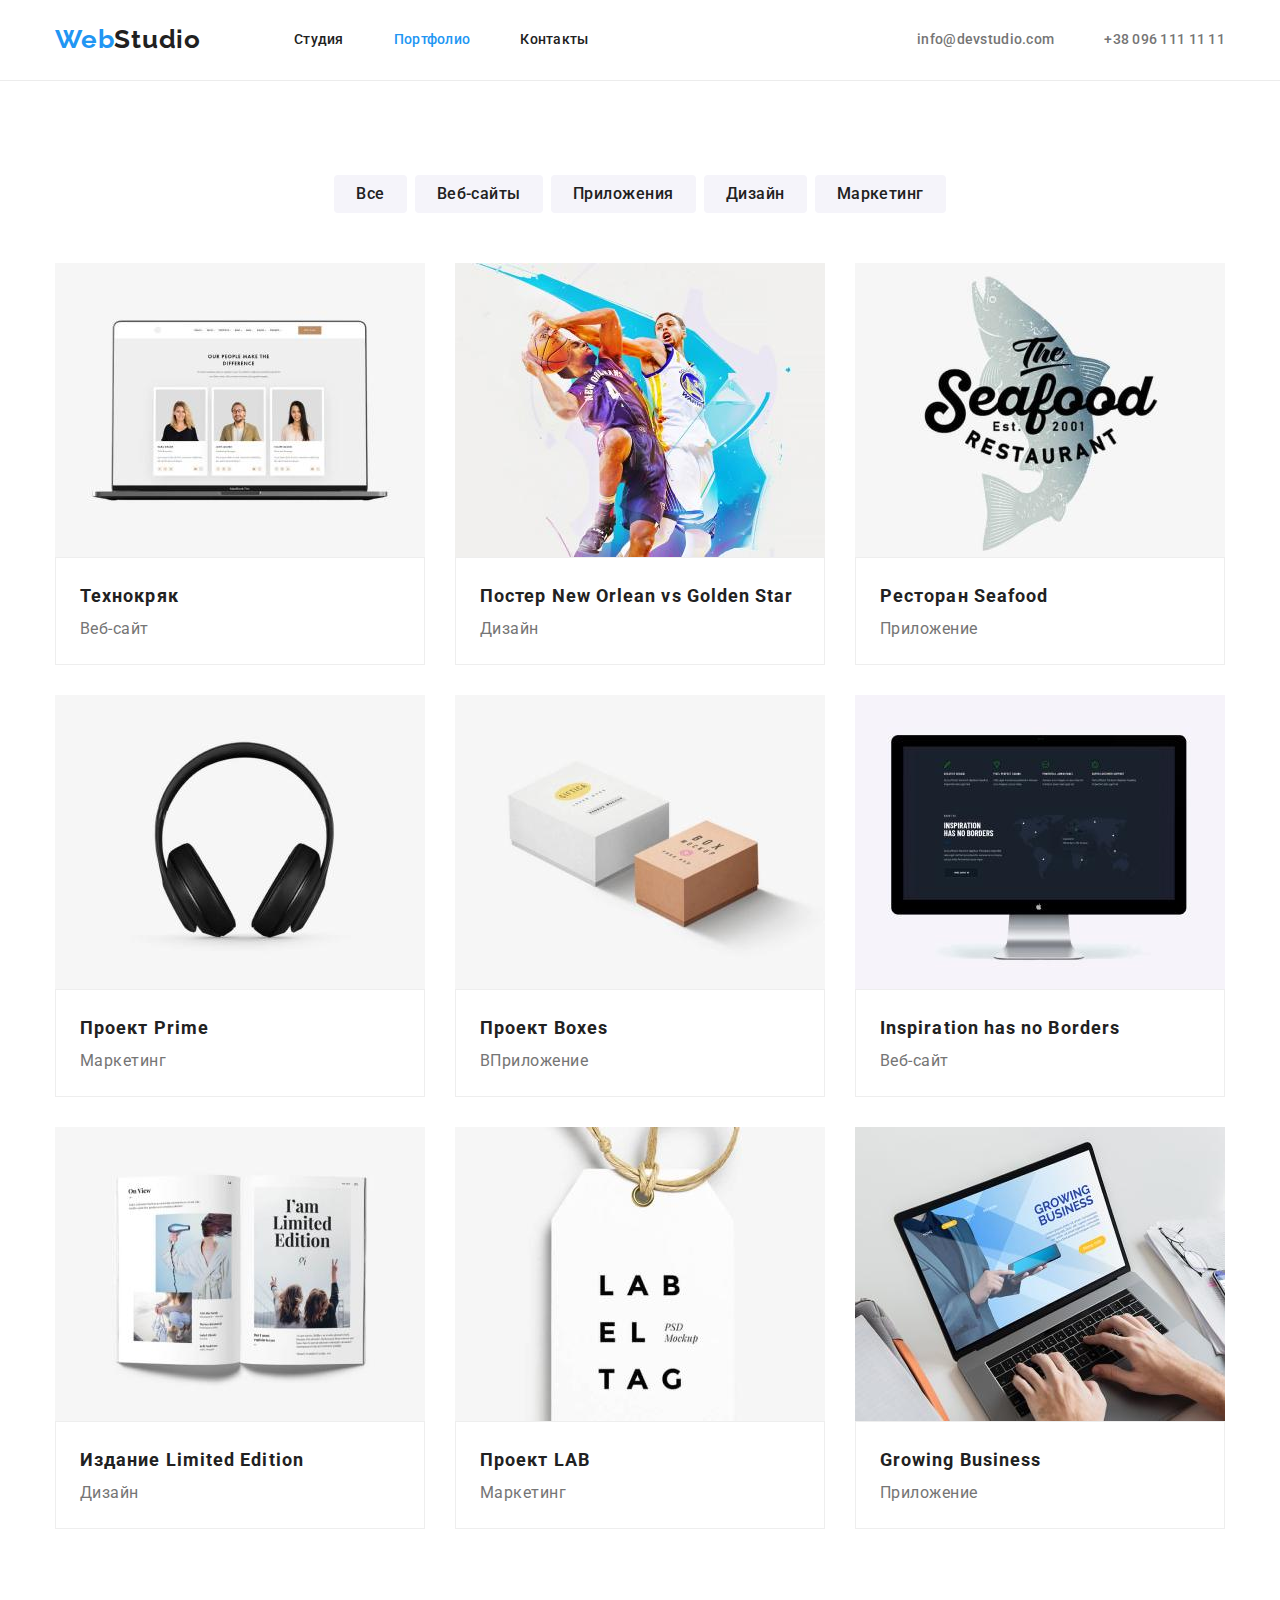
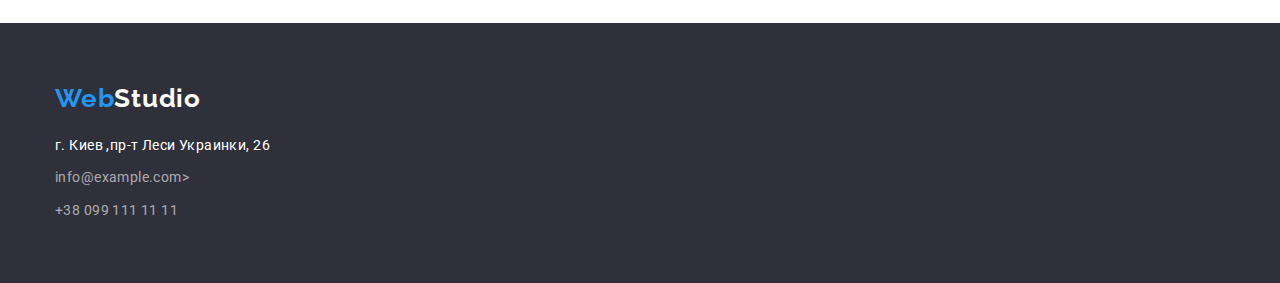
==== portfolio.html @ bea55b07 "новое дз" ====
<!DOCTYPE html>
<html lang="ru">
  <head>
    <meta charset="UTF-8" />
    <meta http-equiv="X-UA-Compatible" content="IE=edge" />
    <meta name="viewport" content="width=device-width, initial-scale=1.0" />
    <title>WebStudio</title>
    <link rel="preconnect" href="https://fonts.googleapis.com" />
    <link rel="preconnect" href="https://fonts.gstatic.com" crossorigin />
    <link
      href="https://fonts.googleapis.com/css2?family=Raleway:wght@700&family=Roboto:wght@400;500;700;900&display=swap"
      rel="stylesheet"
    />
    <link rel="stylesheet" href="https://cdnjs.cloudflare.com/ajax/libs/modern-normalize/1.1.0/modern-normalize.css" integrity="sha512-Y0MM+V6ymRKN2zStTqzQ227DWhhp4Mzdo6gnlRnuaNCbc+YN/ZH0sBCLTM4M0oSy9c9VKiCvd4Jk44aCLrNS5Q==" crossorigin="anonymous" referrerpolicy="no-referrer" />
    <link rel="stylesheet" href="./css/styles.css" />
  </head>
  <body>
    <!--[Хедер]-->
    <header class="main-header">
      <div class="container container-header">
        <!--Главная навигация-->
        <nav class="main-nav">
          <a href="./index.html" class="logo"
            >Web<span class="logo-web">Studio</span>
          </a>
          <ul class="nav-list list">
            <li class="nav-list-item">
              <a href="./index.html" class="nav-link">Студия</a>
            </li>
            <li class="nav-list-item">
              <a href="./portfolio.html" class="nav-link current">Портфолио</a>
            </li>
            <li class="nav-list-item"><a href="" class="nav-link">Контакты</a></li>
          </ul>
        </nav>
        <ul class="contacts heder list contacts-list" >
          <li class="contacts-item">
            <a href="mailto:info@devstudio.com" class="contacts-link"
              >info@devstudio.com</a
            >
          </li>
          <li class="contacts-item">
            <a href="tel:+380961111111" class="contacts-link"
              >+38 096 111 11 11</a
            >
          </li>
        </ul>
      </div>
    </header>
    <!--Основной контент страницы Портфолио-->
    <main>
      <section class="section portfolio section-portfolio">
        <div class="container">
        <h1 class="section-title visually-hidden">Страница Портфолио</h2>
        <ul class="nav-portfolio list">
          <li class="nav-portfolio-item"><button type="button" class="buttons">Все</button></li>
          <li class="nav-portfolio-item"><button type="button" class="buttons">Веб-сайты</button></li>
          <li class="nav-portfolio-item"><button type="button" class="buttons">Приложения</button></li>
          <li class="nav-portfolio-item"><button type="button" class="buttons">Дизайн</button></li>
          <li class="nav-portfolio-item"><button type="button" class="buttons">Маркетинг</button></li>
        </ul>
        <ul class="portfolio-list  list">
          <li class="portfolio-item">
            <img
            src="./images/img-tehno.jpg"
              alt="Веб-сайт технокряк"
              width="370"
              height="294"
            /><div class="descript-portfolio">
            <h2 class="title">Технокряк</h3>
            <p class="text">Веб-сайт</p></div>
          </li>
          <li class="portfolio-item">
            <img
              src="./images/img-poster.jpg"
              alt="Постер баскетбольного матча"
              width="370"
              height="294"
            /><div class="descript-portfolio">
            <h2 class="title">Постер New Orlean vs Golden Star</h3>
            <p class="text">Дизайн</p></div>
          </li>
          <li class="portfolio-item">
            <img
              src="./images/img-seafood.jpg"
              alt="Лого ресторана"
              width="370"
              height="294"
            /><div class="descript-portfolio">
            <h2 class="title">Ресторан Seafood</h3>
            <p class="text">Приложение</p></div>
          </li>
          <li class="portfolio-item">
            <img
              src="./images/img-prime.jpg"
              alt="Наушники"
              width="370"
              height="294"
            /><div class="descript-portfolio">
            <h2 class="title">Проект Prime</h3>
            <p class="text">Маркетинг</p></div>
          </li>
          <li class="portfolio-item">
            <img
              src="./images/img-boxes.jpg"
              alt="Коробки"
              width="370"
              height="294"
            /><div class="descript-portfolio">
            <h2 class="title">Проект Boxes</h3>
            <p class="text">ВПриложение</p></div>
          </li>
          <li class="portfolio-item">
            <img
              src="./images/img-inspire.jpg"
              alt="Веб-сайт Inspiration has no Borders"
              width="370"
              height="294"
            /><div class="descript-portfolio">
            <h2 class="title">Inspiration has no Borders</h3>
            <p class="text">Веб-сайт</p></div>
          </li>
          <li class="portfolio-item">
            <img
              src="./images/img-limited.jpg"
              alt="Лимитированое издание"
              width="370"
              height="294"
            /><div class="descript-portfolio">
            <h2 class="title">Издание Limited Edition</h3>
            <p class="text">Дизайн</p></div>
          </li>
          <li class="portfolio-item">
            <img
              src="./images/img-lab.jpg"
              alt="лого проекта LAB"
              width="370"
              height="294"
            /><div class="descript-portfolio">
            <h2 class="title">Проект LAB</h3>
            <p class="text">Маркетинг</p></div>
          </li>
          <li class="portfolio-item">
            <img
              src="./images/img-business.jpg"
              alt="Приложение Growing Business"
              width="370"
              height="294"
            /><div class="descript-portfolio">
            <h2 class="title">Growing Business</h3>
            <p class="text">Приложение</p></div>
          </li>
        </ul>
      </div>
      </section>
    </main>
    <!--Футер -->
    <footer class="footer">
      <div class="container">
        <a href="./index.html" class="logo logo-footer"
          >Web<span class="logo-web logo-web-footer">Studio</span>
        </a>
        <address>
          <ul class="contacts list">
            <li class="contact-item">
              <a href="" class="contacts-link"
                >г. Киев ,пр-т Леси Украинки, 26</a
              >
            </li>
            <li class="contact-item">
              <a href="mailto:info@example.com" class="contacts-link active">
                info@example.com></a
              >
            </li>
            <li class="contact-item">
              <a href="tel:+380991111111" class="contacts-link active"
                >+38 099 111 11 11</a
              >
            </li>
          </ul>
        </address>
      </div>
    </footer>
  </body>
</html>
---- css/styles.css ----
:root {
  --primary-text-color: #757575;
  --title-text-color: #212121;
  --accent-color: #2196f3;
  --primary-white-color: #ffffff;
  --buttons-bgc-color: #f5f4fa;
}
body {
  color: var(--primary-text-color);
  background-color: var(--primary-white-color);
  font-family: roboto, sans-serif;
}
p,
h1,
h2,
h3,
h4,
h5,
h6 {
  margin: 0;
  padding: 0;
}
ul {
  margin: 0;
  padding: 0;
}
img {
  display: block;
  max-width: 100%;
}
.container {
  width: 1200px;
  /* border: solid violet; */
  padding-left: 15px;
  padding-right: 15px;
  margin-left: auto;
  margin-right: auto;
}
.visually-hidden {
  position: absolute;
  width: 1px;
  height: 1px;
  margin: -1px;
  border: 0;
  padding: 0;

  white-space: nowrap;
  clip-path: inset(100%);
  clip: rect(0 0 0 0);
  overflow: hidden;
}
.list {
  list-style: none;
}
/* Стили заголовков секции */
.section .section-title {
  color: var(--title-text-color);
  font-family: Roboto, sans-serif;
  font-weight: 700;
  font-size: 36px;
  line-height: 1.16;
  text-align: center;
  letter-spacing: 0.03em;
  margin-bottom: 50px;
}
/* Стиль лого */
.logo {
  color: var(--accent-color);
  font-family: Raleway, sans-serif;
  font-weight: 700;
  font-size: 26px;
  line-height: 1.19;
  letter-spacing: 0.03em;
  text-decoration: none;
}
.logo-web {
  color: var(--title-text-color);
}
.logo-web-footer {
  color: var(--primary-white-color);
}
/* Стиль хедер */
.main-header {
  padding-top: 24px;
  padding-bottom: 25px;
}
.main-nav .nav-link {
  color: var(--title-text-color);
  font-family: Roboto, sans-serif;
  font-weight: 500;
  font-size: 14px;
  line-height: 1.14;
  letter-spacing: 0.02em;
  text-decoration: none;
}
.main-header {
  border-bottom: 1px solid #ececec;
}
.main-nav {
  display: flex;
  align-items: center;
}
.container-header {
  display: flex;
}
.nav-list {
  display: flex;
  margin-left: 93px;
}
.nav-list .nav-list-item:not(:last-child) {
  margin-right: 50px;
}
.nav-link:hover,
.nav-link:focus {
  color: var(--accent-color);
}
.main-nav .nav-link.current {
  color: var(--accent-color);
}
.contacts.heder {
  display: flex;
  align-items: center;
  margin-left: auto;
}
.contacts-item:not(:last-child) {
  margin-right: 50px;
}
.contacts .contacts-link {
  color: var(--primary-text-color);
  font-family: Roboto, sans-serif;
  font-weight: 500;
  font-size: 14px;
  line-height: 1.14;
  letter-spacing: 0.02em;
  text-decoration: none;
}
.contacts-link:hover,
.contacts-link:focus {
  color: var(--accent-color);
}
/* Стиль героя*/
.section-hero {
  background-color: #2f303a;
}
.section-hero {
  padding-top: 200px;
  padding-bottom: 200px;
}
.hero {
  text-align: center;
}
.hero-button {
  color: var(--primary-white-color);
  background-color: var(--accent-color);
  font-family: inherit;
  font-weight: 700;
  font-size: 16px;
  line-height: 1.87;
  letter-spacing: 0.06em;
  cursor: pointer;
  border: 1px;
  border-radius: 4px;
  padding: 10px 32px;
}
.hero-button:hover,
.hero-button:focus {
  background-color: var(--primary-white-color);
  color: var(--title-text-color);
}
.hero-title {
  color: var(--primary-white-color);
  font-family: Roboto, sans-serif;
  font-weight: 900;
  font-size: 44px;
  line-height: 1.36;
  text-align: center;
  letter-spacing: 0.06em;
  text-transform: uppercase;
  margin-bottom: 30px;
}
/* Стиль сtкуции Особености */
.section-features {
  padding-top: 94px;
  padding-bottom: 94px;
}
.features-list {
  display: flex;
}
.features-item {
  width: 270px;
}
/* /// */
.features-item:not(:last-child) {
  margin-right}
.features-title {
  color: var(--title-text-color);
  font-family: Roboto, sans-serif;
  font-weight: 700;
  font-size: 14px;
  line-height: 1.14;
  letter-spacing: 0.03em;
  text-transform: uppercase;
  padding-bottom: 10px;
}
.features-text {
  font-size: 14px;
  line-height: 1.71;
  letter-spacing: 0.03em;
}
/* Стиль секции Чем мы занимаемся */
.section-doing {
  padding-bottom: 94px;
}
.doing-list {
  display: flex;
}
.doing-item:not(:last-child) {
  margin-right: 30px;
}
/* Стиль секции Наша команда */
.section-team {
  background-color: #f5f4fa;
  padding-top: 94px;
  padding-bottom: 94px;
}
.team-list {
  display: flex;
  margin-left: -30px;
  margin-bottom: -30px;
}
.team-item {
  flex-basis: calc(100% / 4 - 30px);
  margin-left: 30px;
  margin-bottom: 30px;
  border-radius: 0px 0px 4px 4px;
  border: 1px;
  background-color: var(--primary-white-color);
  text-align: center;
  width: 270px;
}
.description {
  padding-top: 30px;
  padding-bottom: 30px;
}
.team .title {
  color: var(--title-text-color);
  font-family: Roboto, sans-serif;
  font-weight: 500;
  font-size: 16px;
  line-height: 1.18;
  letter-spacing: 0.03em;
  margin-bottom: 10px;
}
.team .text {
  font-size: 16px;
  line-height: 1.18;
  letter-spacing: 0.03em;
}
/* Стили кнопок портфолио */
.nav-portfolio {
  display: flex;
}
.nav-portfolio .buttons {
  color: var(--title-text-color);
  background-color: var(--buttons-bgc-color);
  font-family: inherit;
  font-weight: 500;
  font-size: 16px;
  line-height: 1.62;
  letter-spacing: 0.03em;
  cursor: pointer;
  border: 1px;
  border-radius: 4px;
  padding: 6px 22px;
}
.nav-portfolio {
  justify-content: center;
}
.nav-portfolio-item:not(:last-child) {
  margin-right: 8px;
}
.nav-portfolio {
  margin-bottom: 50px;
}
.nav-portfolio .buttons:hover,
.nav-portfolio .buttons:focus {
  color: var(--primary-white-color);
  background-color: var(--accent-color);
}
/* Стили Портфолио */
.portfolio-list {
  display: flex;
  flex-wrap: wrap;
  margin-left: -30px;
  margin-bottom: -30px;
}
.portfolio-item {
  flex-basis: calc(100% / 3 - 30px);
  margin-left: 30px;
  margin-bottom: 30px;
}
.descript-portfolio {
  border: 1px solid #eeeeee;
  padding-top: 20px;
  padding-bottom: 20px;
  padding-left: 24px;
}
.portfolio .title {
  color: var(--title-text-color);
  font-family: Roboto, sans-serif;
  font-weight: 700;
  font-size: 18px;
  line-height: 2;
  letter-spacing: 0.06em;
}
.portfolio .text {
  font-size: 16px;
  line-height: 1.87;
  letter-spacing: 0.03em;
}
.section.portfolio {
  padding-top: 94px;
  padding-bottom: 94px;
}
/* Стили футер */
.footer {
  background-color: #2f303a;
  padding-bottom: 60px;
  padding-top: 60px;
}
.contact-item:not(:last-child) {
  margin-bottom: 9px;
}
.logo-footer {
  display: inline-block;
  margin-bottom: 20px;
}
.footer .contacts-link {
  color: var(--primary-white-color);
  font-family: Roboto, sans-serif;
  font-weight: 400;
  font-style: normal;
  font-size: 14px;
  line-height: 1.71;
  letter-spacing: 0.03em;
}
.contacts-link.active {
  color: rgba(255, 255, 255, 0.6);
}

.footer .contacts-link:hover,
.footer .contacts-link:focus {
  color: var(--accent-color);
}
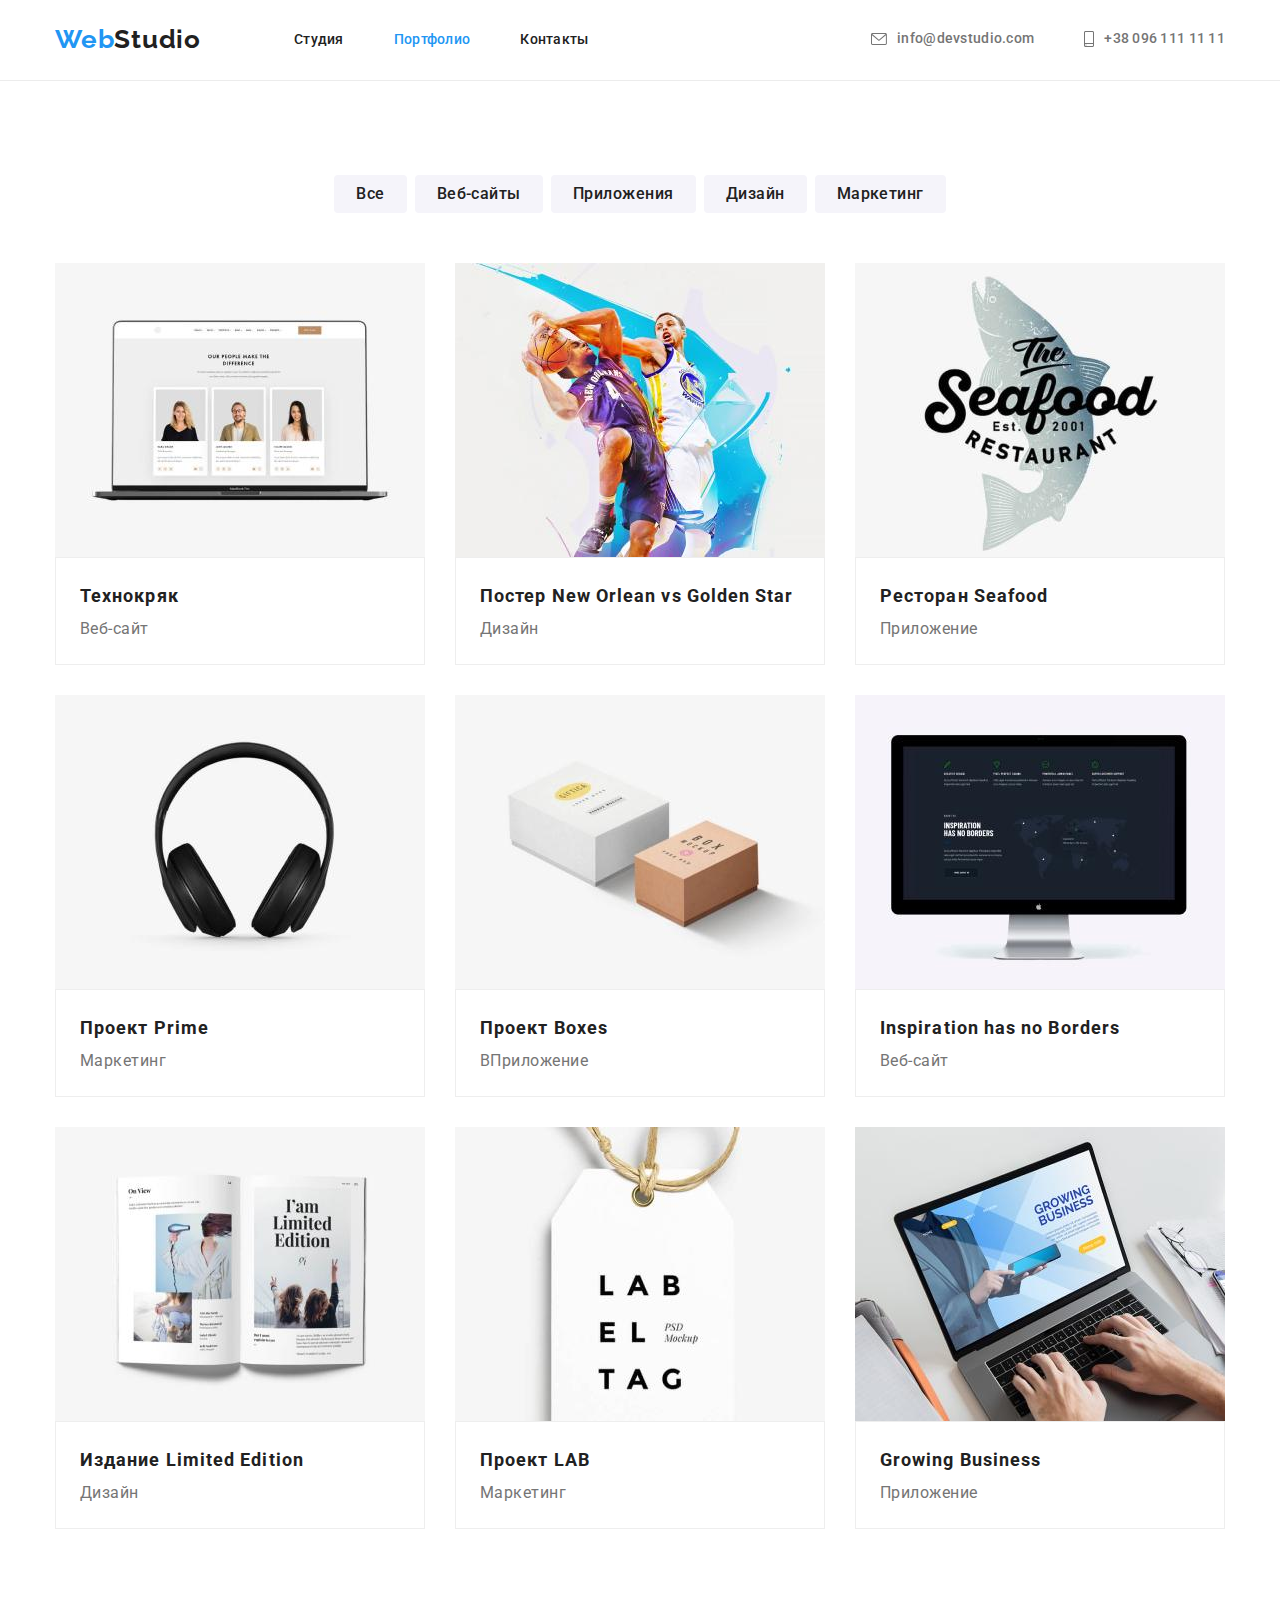
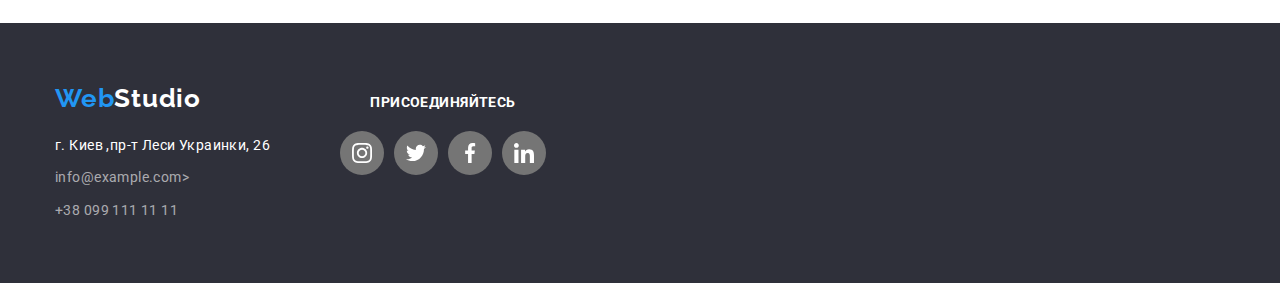
==== commit 5b9c3332: "заканчивает дз 4" ====
--- a/portfolio.html
+++ b/portfolio.html
@@ -25,22 +25,30 @@
           </a>
           <ul class="nav-list list">
             <li class="nav-list-item">
-              <a href="./index.html" class="nav-link">Студия</a>
+              <a href="./index.html" class="nav-link ">Студия</a>
             </li>
             <li class="nav-list-item">
               <a href="./portfolio.html" class="nav-link current">Портфолио</a>
             </li>
-            <li class="nav-list-item"><a href="" class="nav-link">Контакты</a></li>
+            <li class="nav-list-item">
+              <a href="" class="nav-link">Контакты</a>
+            </li>
           </ul>
         </nav>
-        <ul class="contacts heder list contacts-list" >
+        <ul class="contacts heder list contacts-list">
           <li class="contacts-item">
-            <a href="mailto:info@devstudio.com" class="contacts-link"
+            <svg class="contact-icon" width="16px" height="12px">
+              <use href="./images/sprite.svg#icon-envelope-mail"></use>
+            </svg>
+            <a href="mailto:info@devstudio.com" class="contacts-link contacts-link-icon"
               >info@devstudio.com</a
             >
           </li>
           <li class="contacts-item">
-            <a href="tel:+380961111111" class="contacts-link"
+            <svg class="contact-icon" width="10px" height="16px">
+              <use href="./images/sprite.svg#icon-smartphone"></use>
+            </svg>
+            <a href="tel:+380961111111" class="contacts-link contacts-link-icon"
               >+38 096 111 11 11</a
             >
           </li>
@@ -157,6 +165,8 @@
     <!--Футер -->
     <footer class="footer">
       <div class="container">
+        <div class="footer-container">
+        <div class="footer-container-box">
         <a href="./index.html" class="logo logo-footer"
           >Web<span class="logo-web logo-web-footer">Studio</span>
         </a>
@@ -180,6 +190,25 @@
           </ul>
         </address>
       </div>
+        <div class="footer-container-box">
+        <p class="conect">присоединяйтесь</p>
+        <ul class="list social-network" >
+          <li class="social-network-item"><a href="" class="sosial-network-link"><svg width="20px" height="20px" class="social-network-icon">
+            <use href="./images/sprite.svg#icon-instagram"></use>
+          </svg></a></li>
+          <li class="social-network-item"><a href="" class="sosial-network-link"><svg width="20px" height="20px" class="social-network-icon">
+            <use href="./images/sprite.svg#icon-twitter"></use>
+          </svg></a></li>
+          <li class="social-network-item"><a href="" class="sosial-network-link"><svg width="20px" height="20px" class="social-network-icon">
+            <use href="./images/sprite.svg#icon-facebook"></use>
+          </svg></a></li>
+          <li class="social-network-item"><a href="" class="sosial-network-link"><svg width="20px" height="20px" class="social-network-icon">
+            <use href="./images/sprite.svg#icon-linkedin"></use>
+          </svg></a></li>
+        </ul>
+      </div>
+    </div>
+      </div>
     </footer>
   </body>
 </html>
--- a/css/styles.css
+++ b/css/styles.css
@@ -122,6 +122,20 @@
   align-items: center;
   margin-left: auto;
 }
+
+.contacts-item {
+  display: inline-flex;
+  fill: var(--primary-text-color);
+  align-items: center;
+}
+.contacts-link-icon {
+  margin-left: 10px;
+}
+
+.contacts-item:hover,
+.contacts-item:focus {
+  fill: var(--accent-color);
+}
 .contacts-item:not(:last-child) {
   margin-right: 50px;
 }
@@ -140,7 +154,17 @@
 }
 /* Стиль героя*/
 .section-hero {
+  max-width: 1600px;
+  height: 600px;
+  margin-left: auto;
+  margin-right: auto;
   background-color: #2f303a;
+  background-image: linear-gradient(
+      to right,
+      rgba(47, 48, 58, 0.4),
+      rgba(47, 48, 58, 0.4)
+    ),
+    url(../images/bg-img.jpg);
 }
 .section-hero {
   padding-top: 200px;
@@ -186,12 +210,14 @@
 .features-list {
   display: flex;
 }
+
 .features-item {
   width: 270px;
 }
 /* /// */
 .features-item:not(:last-child) {
-  margin-right}
+  margin-right: 30px;
+}
 .features-title {
   color: var(--title-text-color);
   font-family: Roboto, sans-serif;
@@ -200,7 +226,22 @@
   line-height: 1.14;
   letter-spacing: 0.03em;
   text-transform: uppercase;
-  padding-bottom: 10px;
+  margin-bottom: 10px;
+  margin-top: 30px;
+}
+.features-container {
+  display: flex;
+  width: 270px;
+  height: 120px;
+  border: #f5f4fa;
+  background-color: #f5f4fa;
+  border-radius: 4px;
+  align-items: center;
+  justify-content: center;
+}
+.features-icon {
+  width: 70px;
+  height: 70px;
 }
 .features-text {
   font-size: 14px;
@@ -237,6 +278,35 @@
   background-color: var(--primary-white-color);
   text-align: center;
   width: 270px;
+  box-shadow: 0px 1px 3px rgba(0, 0, 0, 0.12), 0px 1px 1px rgba(0, 0, 0, 0.14),
+    0px 2px 1px rgba(0, 0, 0, 0.2);
+}
+.team-icon-list {
+  display: flex;
+  justify-content: center;
+}
+.team-link-icon {
+  display: flex;
+  background-color: var(--primary-white-color);
+  width: 44px;
+  height: 44px;
+  border-radius: 50%;
+  color: #afb1b8;
+  justify-content: center;
+  align-items: center;
+}
+.team-item-icon:not(:last-child) {
+  margin-right: 10px;
+}
+.team-link-icon:hover,
+.team-link-icon:focus {
+  background-color: var(--accent-color);
+  color: var(--primary-white-color);
+}
+.team-icon {
+  width: 20px;
+  height: 20px;
+  fill: currentColor;
 }
 .description {
   padding-top: 30px;
@@ -255,7 +325,34 @@
   font-size: 16px;
   line-height: 1.18;
   letter-spacing: 0.03em;
-}
+  margin-bottom: 16px;
+}
+/* Стили секции клиентов */
+.section-clients {
+  padding-top: 94px;
+  padding-bottom: 94px;
+}
+.clients-list {
+  display: flex;
+  justify-content: center;
+}
+.clients-item-link {
+  display: inline-block;
+  fill: rgba(175, 177, 184, 1);
+  border: solid rgba(175, 177, 184, 1) 1px;
+  padding: 16px 32px;
+  border-radius: 4px;
+}
+.clients-item:not(:last-child) {
+  margin-right: 30px;
+}
+.clients-item-link:hover,
+.clients-item-link:focus {
+  fill: rgba(33, 150, 243, 1);
+  border-color: rgba(33, 150, 243, 1);
+  cursor: pointer;
+}
+
 /* Стили кнопок портфолио */
 .nav-portfolio {
   display: flex;
@@ -286,6 +383,8 @@
 .nav-portfolio .buttons:focus {
   color: var(--primary-white-color);
   background-color: var(--accent-color);
+  box-shadow: 0px 3px 1px rgba(0, 0, 0, 0.1), 0px 1px 2px rgba(0, 0, 0, 0.08),
+    0px 2px 2px rgba(0, 0, 0, 0.12);
 }
 /* Стили Портфолио */
 .portfolio-list {
@@ -293,6 +392,10 @@
   flex-wrap: wrap;
   margin-left: -30px;
   margin-bottom: -30px;
+}
+.portfolio-item:hover {
+  box-shadow: 0px 1px 1px rgba(0, 0, 0, 0.12), 0px 4px 4px rgba(0, 0, 0, 0.06),
+    1px 4px 6px rgba(0, 0, 0, 0.16);
 }
 .portfolio-item {
   flex-basis: calc(100% / 3 - 30px);
@@ -328,6 +431,46 @@
   padding-bottom: 60px;
   padding-top: 60px;
 }
+.footer-container {
+  display: flex;
+  justify-content: flex-start;
+  align-items: baseline;
+}
+.footer-container-box:not(:last-child){margin-right: 70px;}
+.social-network {
+  display: flex;
+  justify-content: center;
+  align-items: center;
+}
+.sosial-network-link {
+  display: flex;
+  fill: var(--primary-white-color);
+  background-color: var(--primary-text-color);
+  width: 44px;
+  height: 44px;
+  justify-content: center;
+  border-radius: 50%;
+  align-items: center;
+}
+.social-network-item:not(:last-child) {
+  margin-right: 10px;
+}
+
+.sosial-network-link:hover,
+.sosial-network-link:focus {
+  background-color: var(--accent-color);
+}
+.conect {
+  text-align: center;
+  font-style: normal;
+  font-weight: 700;
+  font-size: 14px;
+  line-height: 1.14;
+  letter-spacing: 0.03em;
+  text-transform: uppercase;
+  color: var(--primary-white-color);
+  margin-bottom: 20px;
+}
 .contact-item:not(:last-child) {
   margin-bottom: 9px;
 }
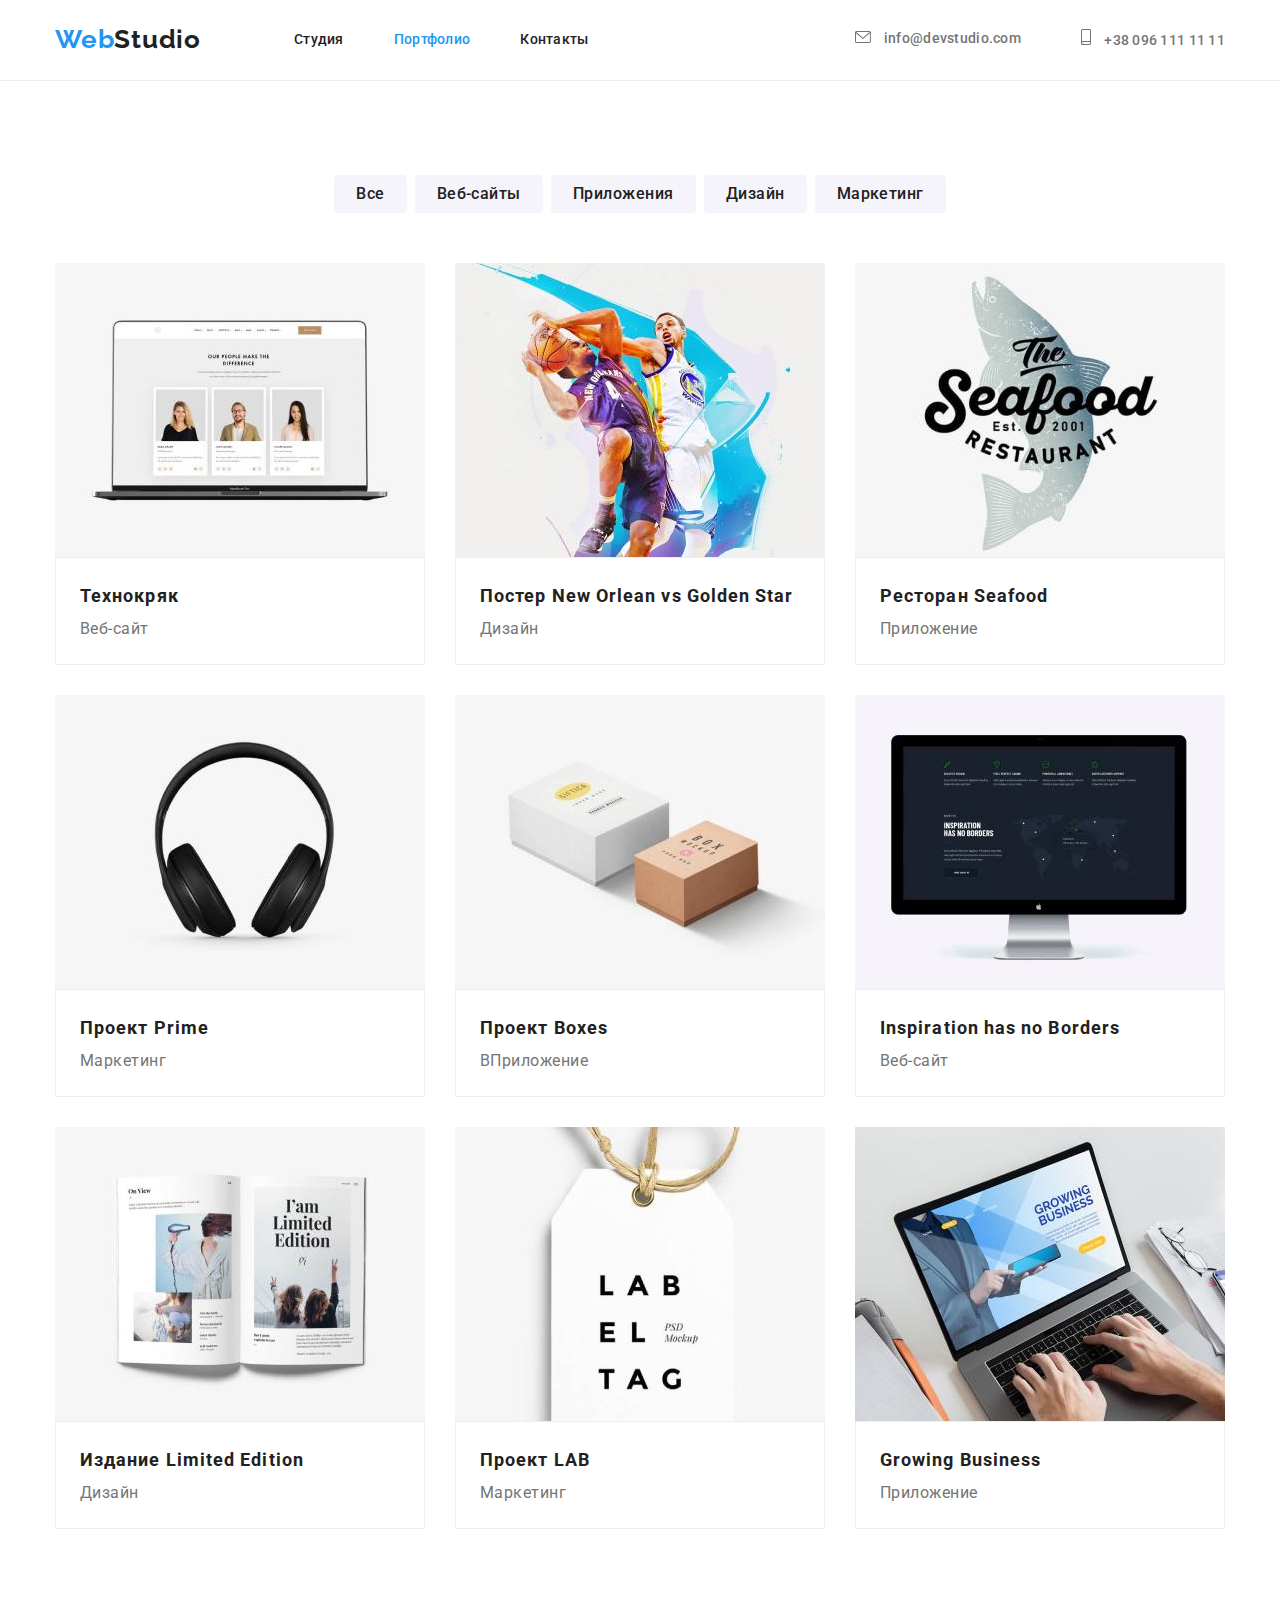
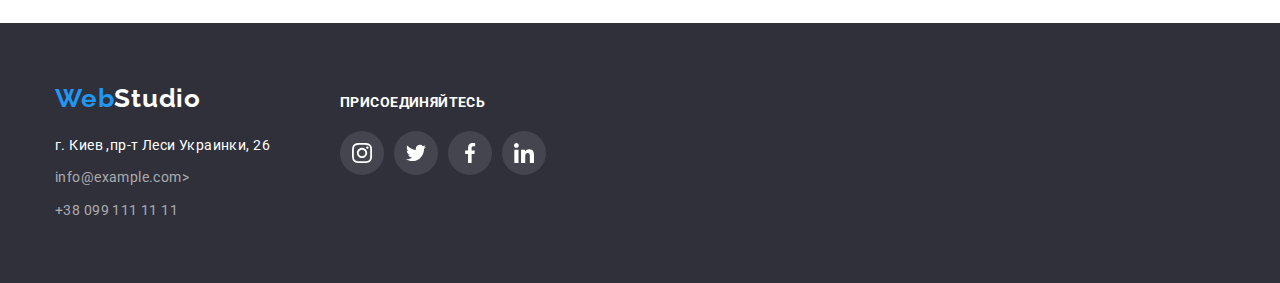
==== commit ee70cb1c: "добавляет фокус никонки" ====
--- a/portfolio.html
+++ b/portfolio.html
@@ -25,7 +25,7 @@
           </a>
           <ul class="nav-list list">
             <li class="nav-list-item">
-              <a href="./index.html" class="nav-link ">Студия</a>
+              <a href="./index.html" class="nav-link">Студия</a>
             </li>
             <li class="nav-list-item">
               <a href="./portfolio.html" class="nav-link current">Портфолио</a>
@@ -37,19 +37,17 @@
         </nav>
         <ul class="contacts heder list contacts-list">
           <li class="contacts-item">
-            <svg class="contact-icon" width="16px" height="12px">
-              <use href="./images/sprite.svg#icon-envelope-mail"></use>
-            </svg>
             <a href="mailto:info@devstudio.com" class="contacts-link contacts-link-icon"
-              >info@devstudio.com</a
+              > <svg class="contact-icon" width="16px" height="12px">
+                <use href="./images/sprite.svg#icon-envelope-mail"></use> -->
+              </svg> info@devstudio.com </a
             >
           </li>
           <li class="contacts-item">
-            <svg class="contact-icon" width="10px" height="16px">
-              <use href="./images/sprite.svg#icon-smartphone"></use>
-            </svg>
             <a href="tel:+380961111111" class="contacts-link contacts-link-icon"
-              >+38 096 111 11 11</a
+              ><svg class="contact-icon" width="10px" height="16px">
+                <use href="./images/sprite.svg#icon-smartphone"></use>
+              </svg> +38 096 111 11 11</a
             >
           </li>
         </ul>
--- a/css/styles.css
+++ b/css/styles.css
@@ -128,13 +128,11 @@
   fill: var(--primary-text-color);
   align-items: center;
 }
+.contact-icon {
+  margin-right: 10px;
+}
 .contacts-link-icon {
   margin-left: 10px;
-}
-
-.contacts-item:hover,
-.contacts-item:focus {
-  fill: var(--accent-color);
 }
 .contacts-item:not(:last-child) {
   margin-right: 50px;
@@ -151,6 +149,7 @@
 .contacts-link:hover,
 .contacts-link:focus {
   color: var(--accent-color);
+  fill: var(--accent-color);
 }
 /* Стиль героя*/
 .section-hero {
@@ -436,16 +435,19 @@
   justify-content: flex-start;
   align-items: baseline;
 }
-.footer-container-box:not(:last-child){margin-right: 70px;}
+.footer-container-box:not(:last-child) {
+  margin-right: 70px;
+}
+
 .social-network {
   display: flex;
-  justify-content: center;
+  justify-content: flex-start;
   align-items: center;
 }
 .sosial-network-link {
   display: flex;
   fill: var(--primary-white-color);
-  background-color: var(--primary-text-color);
+  background-color: rgba(255, 255, 255, 0.1);
   width: 44px;
   height: 44px;
   justify-content: center;
@@ -461,8 +463,6 @@
   background-color: var(--accent-color);
 }
 .conect {
-  text-align: center;
-  font-style: normal;
   font-weight: 700;
   font-size: 14px;
   line-height: 1.14;
